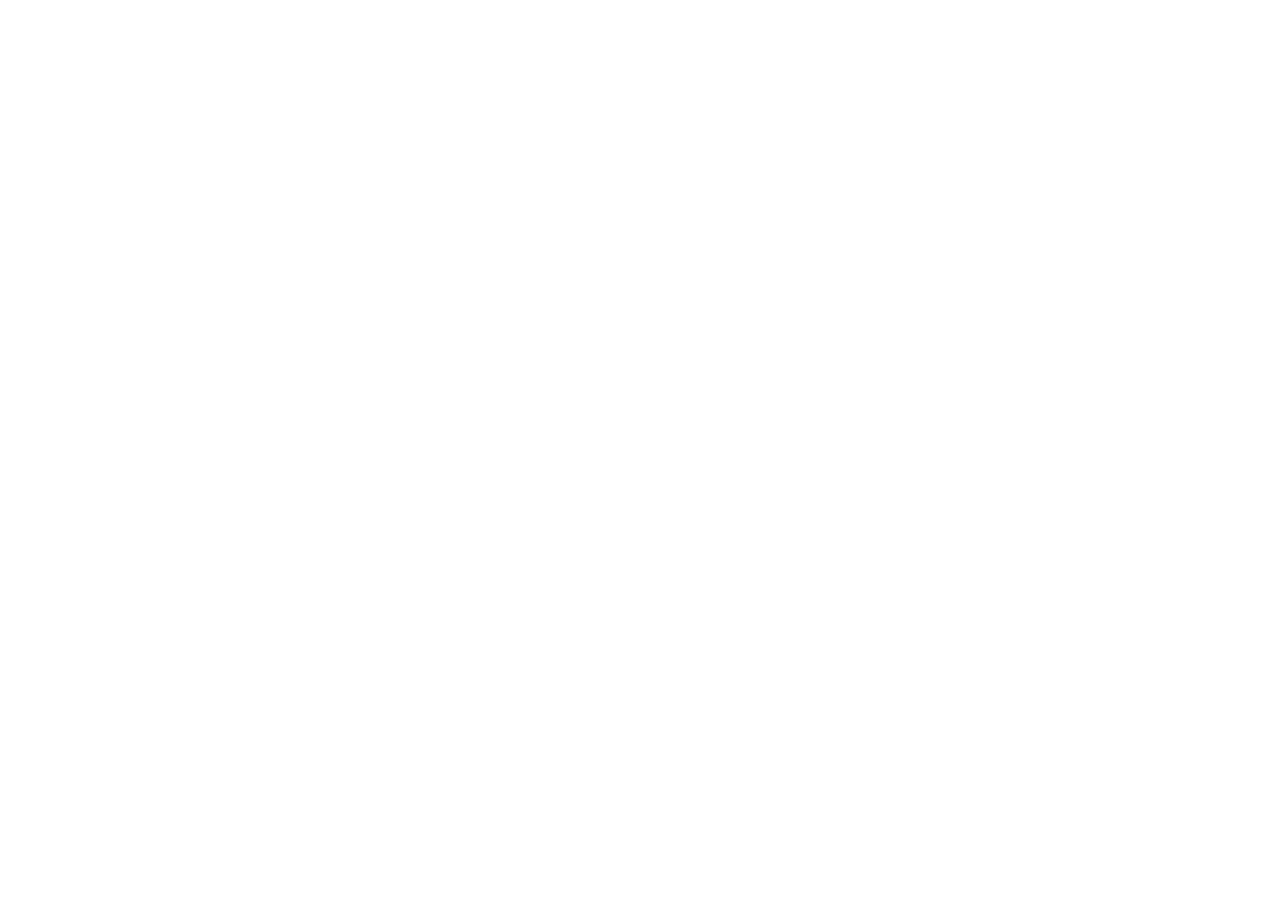
==== index.html @ 5a6eb64e "First Commit" ====
<!DOCTYPE html>
<html lang="en">
<head>
    <meta charset="UTF-8">
    <meta http-equiv="X-UA-Compatible" content="IE=edge">
    <meta name="viewport" content="width=device-width, initial-scale=1.0">
    <title>Porfolio Website</title>
</head>
<body>
    
</body>
</html>
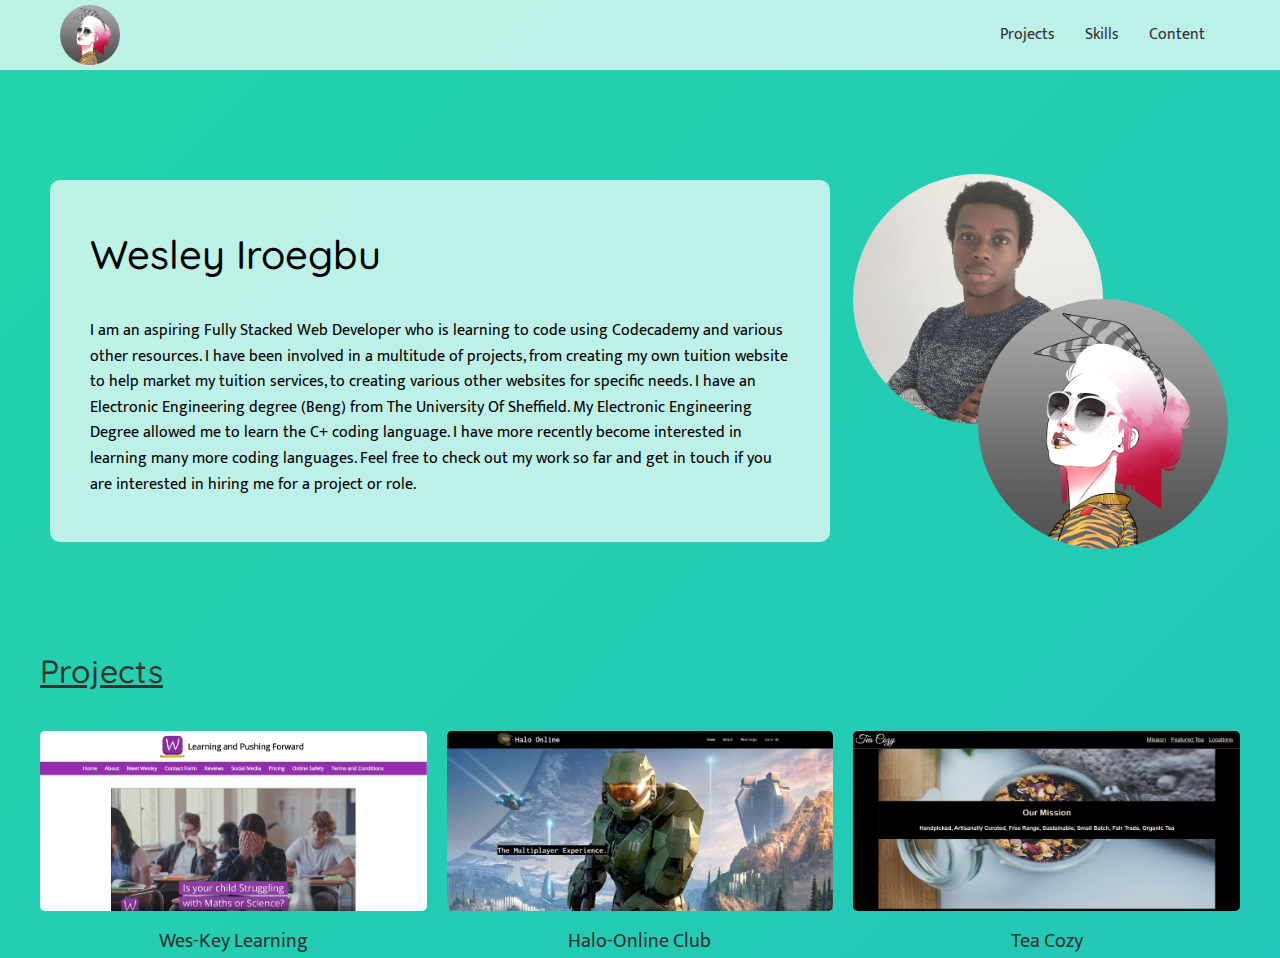
==== commit 13caacd0: "Completed Nav, my Info and Projects section" ====
--- a/index.html
+++ b/index.html
@@ -4,9 +4,73 @@
     <meta charset="UTF-8">
     <meta http-equiv="X-UA-Compatible" content="IE=edge">
     <meta name="viewport" content="width=device-width, initial-scale=1.0">
-    <title>Porfolio Website</title>
+    <link rel="stylesheet" href="css/style.css">
+    <link rel="stylesheet" href="css/utilities.css">
+    <title>Portfolio Website</title>
 </head>
 <body>
-    
+    <!-- Navbar -->
+    <header class="navbar" role="presentation">
+        <div class="container flex">
+            <img src="images/Alpha Girl Club 8497.png" alt="Alpha Girl 8497" class="alpha" width="80">
+
+            <nav>
+                <ul role="presentation">
+                    <li><a href="#">Projects</a></li>
+                    <li><a href="#">Skills</a></li>
+                    <li><a href="#">Content</a></li>
+                </ul>
+
+                <!-- Hamburger Icon -->
+                
+            </nav>
+        </div>
+    </header>
+
+    <!-- Information about Dev  -->
+    <section class="developer">
+        <div class="container grid">
+            <div class="dev-info card">
+                <h1>Wesley Iroegbu</h1>
+                <p>I am an aspiring Fully Stacked Web Developer who is learning to code using Codecademy and various other resources. I have been involved in a multitude of projects, from creating my own tuition website to help market my tuition services, to creating various other websites for specific needs. I have an Electronic Engineering degree (Beng) from The University Of Sheffield. My Electronic Engineering Degree allowed me to learn the C+ coding language. I have more recently become interested in learning many more coding languages. Feel free to check out my work so far and get in touch if you are interested in hiring me for a project or role.</p>
+            </div>
+            <div class="dev-img">
+                <div class="img">
+                    <img src="images/Wes-profile.jpg" alt="Picture of Developer Wes" width="100">
+                </div>
+                <div class="img">
+                    <img src="images/Alpha Girl Club 8497.png" alt="Alpha Girl 8497" width="100">
+                </div>
+            </div>
+        </div>
+    </section>
+
+    <!-- Projects -->
+    <section class="projects">
+        <h2 class="container">Projects</h2>
+        <div class="container grid center">
+            <div class="project">
+                <a href="#">
+                    <img src="images/Project 1 Wes-Key Learning.png" alt="Wes-Key Learning Project Screenshot">
+                    <span class="project-title">Wes-Key Learning</span>
+                </a>
+   
+            </div>
+            <div class="project">
+                <a href="#">
+                    <img src="images/Project 2 Halo-Online.png" alt="Halo Online Project Screenshot">
+                    <span class="project-title">Halo-Online Club</span>
+                </a>
+            </div>
+            <div class="project">
+                <a href="#">
+                    <img src="images/Project 3 Tea Cozy.png" alt="Tea Cozy Cafe Screenshot">
+                    <span class="project-title">Tea Cozy</span>
+                </a>
+            </div>
+        </div>
+    </section>
+
+
 </body>
 </html>--- a/css/style.css
+++ b/css/style.css
@@ -0,0 +1,183 @@
+/* Font Style (Add this later) */
+@import url('https://fonts.googleapis.com/css2?family=Mukta:wght@200;300;400;500;600&family=Quicksand:wght@300;400;500;600&display=swap');
+
+/* CSS Reset */
+* {
+    box-sizing: border-box;
+    padding: 0;
+    margin: 0;
+}
+
+/* Base Styles */
+body {
+    font-family: 'Mukta', sans-serif;
+    color: #333;
+    line-height: 1.6;
+    background: linear-gradient(-45deg, #ee7752, #e73c7e, #23a6d5, #23d5ab);
+    background-size: 1000% 1000%;
+    background-repeat: no-repeat;
+    animation: gradient 15s ease infinite;
+    height: 100vh;
+}
+
+@keyframes gradient {
+        0% {
+            background-position: 0% 50%;
+        }
+     
+        50% {
+            background-position: 100% 50%;
+        }
+     
+        100% {
+            background-position: 0% 50%;
+        }
+}
+
+
+ul {
+    list-style: none;
+}
+
+a {
+    text-decoration: none;
+    color: #333;
+}
+
+h1 {
+    font-size: 40px;
+    font-weight: 500;
+    font-family: 'Quicksand', sans-serif;
+}
+
+h2 {
+    font-size: 32px;
+    font-weight: 500;
+    text-decoration: underline;
+    font-family: 'Quicksand', sans-serif;
+}
+
+h1, h2 {
+    line-height: 1.2;
+    margin: 10px 0;
+}
+
+p {
+    margin: 5px 0;
+}
+
+img {
+    width: 100%;
+}
+
+/* --------- Nav Bar Styling --------- */
+.navbar {
+    height: 70px;
+    background-color: rgba(255, 255, 255, 0.7);
+}
+
+.navbar img {
+    width: 60px;
+    height: 60px;
+    border-radius: 50%;
+}
+
+.navbar ul {
+    display: flex;
+}
+
+.navbar li {
+    padding: 10px;
+    margin: 0 5px;
+}
+
+.navbar .flex {
+    justify-content: space-between;
+}
+
+.navbar .container {
+    padding: 0 60px;
+}
+
+.navbar a {
+    font-weight: 400;
+}
+
+.navbar a:hover {
+    border-bottom: 2px #000 solid;
+}
+
+/* ------ Information about Dev ------ */
+.developer .grid {
+    padding-top: 100px;
+    grid-template-areas: 
+        "info img";
+    grid-template-columns: 2fr 1fr;
+}
+
+.developer .dev-info {
+    grid-area: info;
+    align-self: start;
+    padding: 40px;
+}
+
+.developer .dev-info h1 {
+    padding-bottom: 30px;
+}
+
+.developer .dev-img {
+    grid-area: img;
+    justify-self: center;
+    display: grid;
+}
+
+.developer .img {
+    border-radius: 50%;
+    width: 250px;
+    height: 250px;
+    overflow: hidden;
+}
+
+.img:first-of-type {
+    grid-column: 1 / span 2;
+    grid-row: 1 / span 2;
+}
+
+.img:last-of-type {
+    grid-column: 2 / span 2;
+    grid-row: 2 / span 2;
+}
+
+/* ------ Projects ------ */
+.projects .grid {
+    grid-template-columns: repeat(3, 1fr);
+    gap: 20px;
+}
+
+.projects .container:first-child {
+    padding: 100px 40px 40px;
+}
+
+.projects img {
+    border-radius: 5px;
+    margin-bottom: 5px;
+    transition: transform .3s;
+}
+
+.projects img:hover {
+    filter: brightness(60%);
+    transform: scale(1.025);
+}
+
+.projects .project-title {
+    font-size: 20px;
+    font-weight: 400;
+}
+
+.projects a:hover {
+    text-decoration: underline;
+}
+
+
+
+
--- a/css/utilities.css
+++ b/css/utilities.css
@@ -0,0 +1,32 @@
+/* ------ Utility Classes ------ */
+.container {
+    max-width: 1500px;
+    margin: 0 auto;
+    padding: 0 40px;
+}
+
+.flex {
+    display: flex;
+    justify-content: center;
+    align-items: center;
+    height: 100%;
+}
+
+.grid {
+    display: grid;
+    justify-content: center;
+    align-items: center;
+    height: 100%;
+}
+
+.card {
+    background-color: rgba(255, 255, 255, 0.7);
+    border-radius: 10px;
+    padding: 20px;
+    margin: 10px;
+    color: #000;
+}
+
+.center {
+    text-align: center;
+}
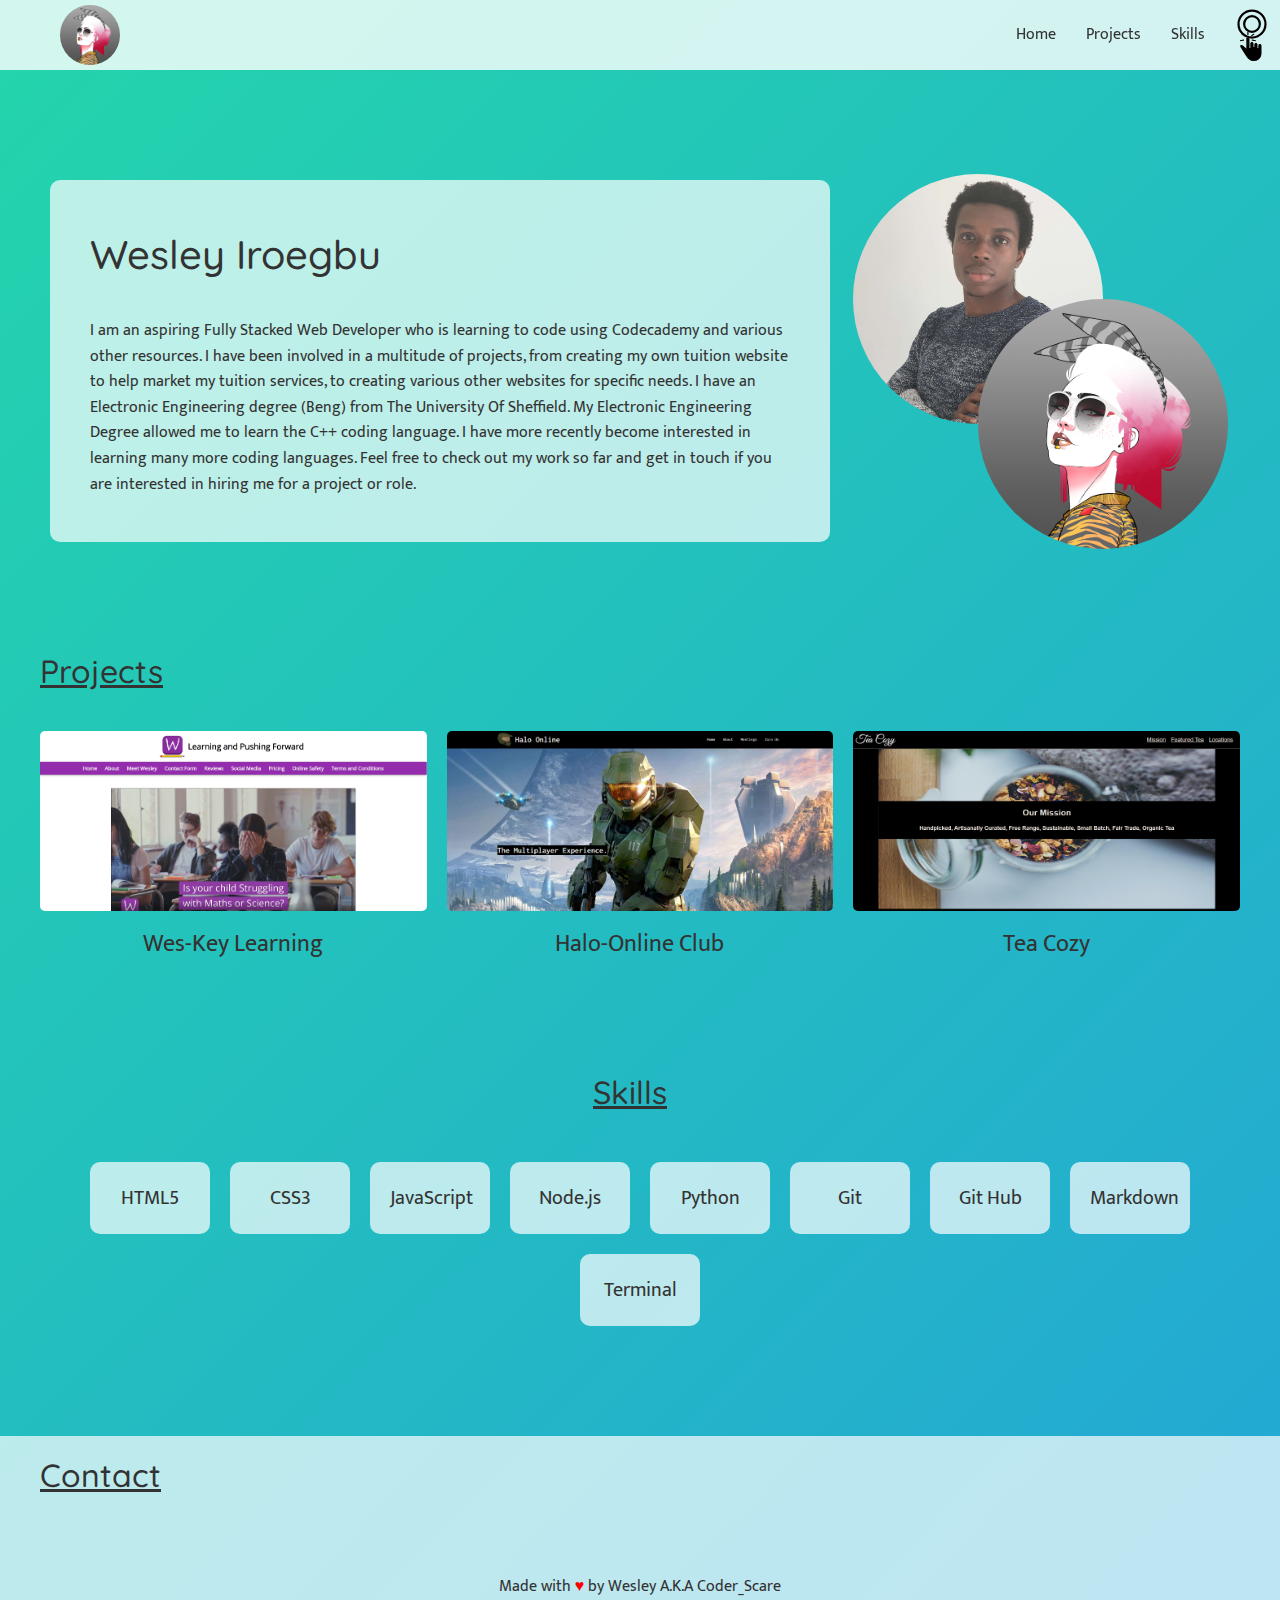
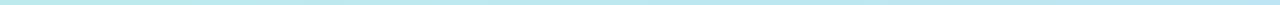
==== commit 1cde9771: "Added darkmode toggle button using javaScript" ====
--- a/index.html
+++ b/index.html
@@ -6,6 +6,7 @@
     <meta name="viewport" content="width=device-width, initial-scale=1.0">
     <link rel="stylesheet" href="css/style.css">
     <link rel="stylesheet" href="css/utilities.css">
+    <link rel="stylesheet" href="https://cdnjs.cloudflare.com/ajax/libs/font-awesome/6.1.1/css/all.min.css" integrity="sha512-KfkfwYDsLkIlwQp6LFnl8zNdLGxu9YAA1QvwINks4PhcElQSvqcyVLLD9aMhXd13uQjoXtEKNosOWaZqXgel0g==" crossorigin="anonymous" referrerpolicy="no-referrer" />
     <title>Portfolio Website</title>
 </head>
 <body>
@@ -16,23 +17,29 @@
 
             <nav>
                 <ul role="presentation">
-                    <li><a href="#">Projects</a></li>
-                    <li><a href="#">Skills</a></li>
-                    <li><a href="#">Content</a></li>
+                    <li><a href="index.html">Home</a></li>
+                    <li><a href="#projects">Projects</a></li>
+                    <li><a href="#skill">Skills</a></li>
                 </ul>
-
-                <!-- Hamburger Icon -->
                 
+                <button id="dark-mode-toggle" class="dark-mode-toggle" aria-label="toggle dark mode" title="toggle dark mode">
+                    <span class="dark-toggle"><?xml version="1.0" ?><svg viewBox="0 0 256 256" xmlns="http://www.w3.org/2000/svg"><rect fill="none" height="256" width="256"/><circle cx="128" cy="128" fill="none" r="96" stroke="#fff" stroke-linecap="round" stroke-linejoin="round" stroke-width="16"/><circle cx="128" cy="128" fill="none" r="56" stroke="#fff" stroke-linecap="round" stroke-linejoin="round" stroke-width="16"/></svg></span>
+                    <span class="light-toggle"><?xml version="1.0" ?><svg viewBox="0 0 256 256" xmlns="http://www.w3.org/2000/svg"><rect fill="none" height="256" width="256"/><circle cx="128" cy="128" fill="none" r="96" stroke="#000" stroke-linecap="round" stroke-linejoin="round" stroke-width="16"/><circle cx="128" cy="128" fill="none" r="56" stroke="#000" stroke-linecap="round" stroke-linejoin="round" stroke-width="16"/></svg></span>
+                    <span class="dark-click"><?xml version="1.0" ?><svg height="32px" version="1.1" viewBox="0 0 32 32" width="32px" xmlns="http://www.w3.org/2000/svg" xmlns:sketch="http://www.bohemiancoding.com/sketch/ns" xmlns:xlink="http://www.w3.org/1999/xlink"><title/><desc/><defs/><g fill="none" fill-rule="evenodd" id="Page-1" stroke="none" stroke-width="1"><g fill="#929292" id="icon-27-one-finger-click"><path d="M13.407436,1 L13.407436,5 L14.407436,5 L14.407436,1 L13.407436,1 L13.407436,1 Z M19.8099435,3.57686389 L16.7013597,6.09414546 L17.3306801,6.87129142 L20.4392639,4.35400985 L19.8099435,3.57686389 L19.8099435,3.57686389 Z M21.8148721,10.3124234 L17.9173918,9.41261918 L17.6924408,10.3869892 L21.589921,11.2867935 L21.8148721,10.3124234 L21.8148721,10.3124234 Z M6.22495105,11.2867935 L10.1224313,10.3869892 L9.89748026,9.41261918 L6,10.3124234 L6.22495105,11.2867935 L6.22495105,11.2867935 Z M7.37560816,4.35400985 L10.484192,6.87129142 L11.1135124,6.09414546 L8.00492855,3.57686389 L7.37560816,4.35400985 L7.37560816,4.35400985 Z M19.407436,13.4908981 C19.407436,12.6674978 18.7416388,12 17.907436,12 C17.0790089,12 16.407436,12.6762201 16.407436,13.4908981 L16.407436,15.4325233 L16.407436,18 L15.407436,18 L15.407436,15.5 L15.407436,8.50863659 C15.407436,7.67543961 14.7416388,7 13.907436,7 C13.0790089,7 12.407436,7.66642015 12.407436,8.50863659 L12.407436,18.7983451 C10.3490364,16.5979243 7.63906582,14.1791206 6.52846875,15.2957153 C5.44129897,16.3887562 8.24279803,19.4007216 12.1548115,25.9830936 C13.9174319,28.9488875 16.1477209,30.9995418 19.907436,31 C24.0495719,31 27.407436,27.6421358 27.407436,23.5 L27.407436,20.2468012 L27.407436,15.5063976 C27.407436,14.6744372 26.7416388,14 25.907436,14 C25.0790089,14 24.407436,14.6764628 24.407436,15.5063976 L24.407436,17.7497253 L24.407436,18 L23.407436,18 L23.407436,15.6781559 L23.407436,14.4912653 C23.407436,13.6676622 22.7416388,13 21.907436,13 C21.0790089,13 20.407436,13.6625444 20.407436,14.4912653 L20.407436,15.5082011 L20.407436,17 L19.407436,17 L19.407436,15.5082011 L19.407436,13.4908981 L19.407436,13.4908981 Z" id="one-finger-click"/></g></g></svg></span>
+                    <span class="light-click"><?xml version="1.0" ?><svg height="32px" version="1.1" viewBox="0 0 32 32" width="32px" xmlns="http://www.w3.org/2000/svg" xmlns:sketch="http://www.bohemiancoding.com/sketch/ns" xmlns:xlink="http://www.w3.org/1999/xlink"><title/><desc/><defs/><g fill="none" fill-rule="evenodd" id="Page-1" stroke="none" stroke-width="1"><g fill="#000" id="icon-27-one-finger-click"><path d="M13.407436,1 L13.407436,5 L14.407436,5 L14.407436,1 L13.407436,1 L13.407436,1 Z M19.8099435,3.57686389 L16.7013597,6.09414546 L17.3306801,6.87129142 L20.4392639,4.35400985 L19.8099435,3.57686389 L19.8099435,3.57686389 Z M21.8148721,10.3124234 L17.9173918,9.41261918 L17.6924408,10.3869892 L21.589921,11.2867935 L21.8148721,10.3124234 L21.8148721,10.3124234 Z M6.22495105,11.2867935 L10.1224313,10.3869892 L9.89748026,9.41261918 L6,10.3124234 L6.22495105,11.2867935 L6.22495105,11.2867935 Z M7.37560816,4.35400985 L10.484192,6.87129142 L11.1135124,6.09414546 L8.00492855,3.57686389 L7.37560816,4.35400985 L7.37560816,4.35400985 Z M19.407436,13.4908981 C19.407436,12.6674978 18.7416388,12 17.907436,12 C17.0790089,12 16.407436,12.6762201 16.407436,13.4908981 L16.407436,15.4325233 L16.407436,18 L15.407436,18 L15.407436,15.5 L15.407436,8.50863659 C15.407436,7.67543961 14.7416388,7 13.907436,7 C13.0790089,7 12.407436,7.66642015 12.407436,8.50863659 L12.407436,18.7983451 C10.3490364,16.5979243 7.63906582,14.1791206 6.52846875,15.2957153 C5.44129897,16.3887562 8.24279803,19.4007216 12.1548115,25.9830936 C13.9174319,28.9488875 16.1477209,30.9995418 19.907436,31 C24.0495719,31 27.407436,27.6421358 27.407436,23.5 L27.407436,20.2468012 L27.407436,15.5063976 C27.407436,14.6744372 26.7416388,14 25.907436,14 C25.0790089,14 24.407436,14.6764628 24.407436,15.5063976 L24.407436,17.7497253 L24.407436,18 L23.407436,18 L23.407436,15.6781559 L23.407436,14.4912653 C23.407436,13.6676622 22.7416388,13 21.907436,13 C21.0790089,13 20.407436,13.6625444 20.407436,14.4912653 L20.407436,15.5082011 L20.407436,17 L19.407436,17 L19.407436,15.5082011 L19.407436,13.4908981 L19.407436,13.4908981 Z" id="one-finger-click"/></g></g></svg></span>
+                </button>
             </nav>
         </div>
     </header>
 
-    <!-- Information about Dev  -->
+   <section class="content">
+  
+        <!-- Information about Dev  -->
     <section class="developer">
         <div class="container grid">
             <div class="dev-info card">
                 <h1>Wesley Iroegbu</h1>
-                <p>I am an aspiring Fully Stacked Web Developer who is learning to code using Codecademy and various other resources. I have been involved in a multitude of projects, from creating my own tuition website to help market my tuition services, to creating various other websites for specific needs. I have an Electronic Engineering degree (Beng) from The University Of Sheffield. My Electronic Engineering Degree allowed me to learn the C+ coding language. I have more recently become interested in learning many more coding languages. Feel free to check out my work so far and get in touch if you are interested in hiring me for a project or role.</p>
+                <p>I am an aspiring Fully Stacked Web Developer who is learning to code using Codecademy and various other resources. I have been involved in a multitude of projects, from creating my own tuition website to help market my tuition services, to creating various other websites for specific needs. I have an Electronic Engineering degree (Beng) from The University Of Sheffield. My Electronic Engineering Degree allowed me to learn the C++ coding language. I have more recently become interested in learning many more coding languages. Feel free to check out my work so far and get in touch if you are interested in hiring me for a project or role.</p>
             </div>
             <div class="dev-img">
                 <div class="img">
@@ -46,24 +53,24 @@
     </section>
 
     <!-- Projects -->
-    <section class="projects">
+    <section class="projects py4" id="projects">
         <h2 class="container">Projects</h2>
         <div class="container grid center">
             <div class="project">
-                <a href="#">
+                <a href="WKlearning project.html">
                     <img src="images/Project 1 Wes-Key Learning.png" alt="Wes-Key Learning Project Screenshot">
                     <span class="project-title">Wes-Key Learning</span>
                 </a>
    
             </div>
             <div class="project">
-                <a href="#">
+                <a href="Halo-online.html">
                     <img src="images/Project 2 Halo-Online.png" alt="Halo Online Project Screenshot">
                     <span class="project-title">Halo-Online Club</span>
                 </a>
             </div>
             <div class="project">
-                <a href="#">
+                <a href="Tea-Cozy.html">
                     <img src="images/Project 3 Tea Cozy.png" alt="Tea Cozy Cafe Screenshot">
                     <span class="project-title">Tea Cozy</span>
                 </a>
@@ -71,6 +78,66 @@
         </div>
     </section>
 
+    <!-- Skills -->
+    <section class="skills" id="skill">
+        <div class="container center flex">
+            <h2>Skills</h2>
+            <i class="fas fa-code"></i>
+        </div>
+        <div class="container flex">
+            <div class="card center">
+                <i class="fab fa-html5"></i>
+                <h4>HTML5</h4>
+            </div>
+            <div class="card center">
+                <i class="fab fa-css3-alt"></i>
+                <h4>CSS3</h4>
+            </div>
+            <div class="card center">
+                <i class="fab fa-js"></i>
+                <h4>JavaScript</h4>
+            </div>
+            <div class="card center">
+                <i class="fab fa-node-js"></i>
+                <h4>Node.js</h4>
+            </div>
+            <div class="card center">
+                <i class="fab fa-python"></i>
+                <h4>Python</h4>
+            </div>
+            <div class="card center">
+                <i class="fab fa-git"></i>
+                <h4>Git</h4>
+            </div>
+            <div class="card center">
+                <i class="fa-brands fa-github"></i>
+                <h4>Git Hub</h4>
+            </div>
+            <div class="card center">
+                <i class="fab fa-markdown"></i>
+                <h4>Markdown</h4>
+            </div>
+            <div class="card center">
+                <i class="fas fa-terminal"></i>
+                <h4>Terminal</h4>
+            </div>
+        </div>
+    </section>
+   </section> 
+    
 
+      <!-- Contact -->
+      <footer class="contact">
+        <h2 class="container">Contact</h2>
+        <div class="container flex">
+            <a href="#"><i class="fab fa-linkedin"></i></a>
+            <a href="#"><i class="fa-brands fa-github"></i></a>
+            <a href="#"><i class="fa-solid fa-envelope"></i></a>
+        </div>
+        <div class="center">
+            <span>Made with <span class="heart">&hearts;</span> by Wesley A.K.A Coder_Scare</span>
+        </div>
+    </footer>
+    <script src="scripts/darkmode.js"></script>
 </body>
 </html>--- a/css/style.css
+++ b/css/style.css
@@ -8,16 +8,65 @@
     margin: 0;
 }
 
+:root {
+    --background-first:#ee7752;
+    --background-second:#e73c7e;
+    --background-third:#23a6d5;
+    --background-fourth:#23d5ab;
+
+    --primary-text: #333;
+    --text-underline-color: #000;
+
+    --background-nav-color: rgba(255, 255, 255, 0.8);
+    --background-footer-color: rgba(255, 255, 255, 0.7);
+    --background-card-color: rgba(255, 255, 255, 0.7);
+
+    --linkedin: #0a66c2ff;
+    --github: #000;
+    --email: rgb(137, 128, 128);
+
+    --toggle-button-color: #333;
+    --toggle-hand-color: yellow;
+}
+
+.darkmode {
+    --background-first:#7f5103;
+    --background-second:#521f1f;
+    --background-third:#0d6730;
+    --background-fourth:#182869;
+
+    --primary-text: #fff;
+    --text-underline-color: #000;
+
+    --background-nav-color: rgba(0,0, 0, 0.8);
+    --background-footer-color: rgba(0, 0, 0, 0.8);
+    --background-card-color: rgba(0, 0, 0, 0.7);
+
+    --linkedin: rgb(39, 142, 245);
+    --github: rgb(181, 238, 12);
+    --email: #fff;
+
+    --toggle-button-color: #333;
+    --toggle-hand-color: yellow;
+}
+
 /* Base Styles */
+html {
+    min-height: 100%;
+}
+
 body {
     font-family: 'Mukta', sans-serif;
-    color: #333;
+    color: var(--primary-text);
     line-height: 1.6;
-    background: linear-gradient(-45deg, #ee7752, #e73c7e, #23a6d5, #23d5ab);
-    background-size: 1000% 1000%;
+    background: linear-gradient(-45deg, var(--background-first), var(--background-second), var(--background-third), var(--background-fourth));
+    background-size: 400% 400%;
     background-repeat: no-repeat;
+    background-attachment: fixed;
     animation: gradient 15s ease infinite;
     height: 100vh;
+    width: 100%;
+    position: relative;
 }
 
 @keyframes gradient {
@@ -29,7 +78,7 @@
             background-position: 100% 50%;
         }
      
-        100% {
+        10% {
             background-position: 0% 50%;
         }
 }
@@ -41,7 +90,7 @@
 
 a {
     text-decoration: none;
-    color: #333;
+    color: var(--primary-text);
 }
 
 h1 {
@@ -73,7 +122,10 @@
 /* --------- Nav Bar Styling --------- */
 .navbar {
     height: 70px;
-    background-color: rgba(255, 255, 255, 0.7);
+    background-color: var(--background-nav-color);
+    position: fixed;
+    width: 100%;
+    z-index: 100;
 }
 
 .navbar img {
@@ -104,7 +156,58 @@
 }
 
 .navbar a:hover {
-    border-bottom: 2px #000 solid;
+    border-bottom: 2px var(--text-underline-color) solid;
+}
+
+/* ---- Experimental Icons ---- */
+.dark-mode-toggle {
+    padding: 10px;
+    background-color: transparent;
+    border: none;
+    position: absolute;
+    top: 10px;
+    right: 0;
+}
+
+/* [class*="edark-"] {
+    display: block;
+}
+
+[class*="edark-"]:before {
+    content: '';
+    display: block;
+    width: 1em;
+    height: 1em;
+    background-repeat: no-repeat;
+    background-size: contain;
+    -webkit-background-size: contain;
+} */
+
+.dark-toggle, .light-toggle {
+    position: absolute;
+    right: 10px;
+    top: -4px;
+    cursor: pointer;
+    width: 36px;
+    z-index: 1;
+    padding-bottom: -30px;
+}
+
+.dark-click, .light-click {
+    position: absolute;
+    top: 20px;
+    right: 14px;
+    
+}
+
+.dark-toggle, .dark-click {
+    /* display: none; */
+}
+
+
+/* ---- Shift Page down to adjust for navbar ---- */
+.content {
+    padding-top: 70px;
 }
 
 /* ------ Information about Dev ------ */
@@ -155,7 +258,7 @@
 }
 
 .projects .container:first-child {
-    padding: 100px 40px 40px;
+    padding-bottom: 40px;
 }
 
 .projects img {
@@ -170,14 +273,212 @@
 }
 
 .projects .project-title {
+    font-size: 24px;
+    font-weight: 400;
+}
+
+.projects a:hover {
+    text-decoration: underline;
+}
+
+/* ------ Skills ------ */
+.skills {
+    padding-bottom: 100px;
+}
+
+.skills .container:first-child {
+    margin-bottom: 30px;
+}
+
+.skills .fa-code {
+    padding-top: 12px;
+    padding-left: 20px;
+    font-size: 26px;
+}
+
+.skills .flex:last-child {
+   flex-wrap: wrap; 
+}
+
+.skills .card {
+    width: 120px;
+    transition: transform 0.2s ease-in;
+    cursor: pointer;
+}
+
+.skills .card:hover {
+    transform: translateY(-15px);
+}
+
+.skills h4 {
     font-size: 20px;
     font-weight: 400;
 }
 
-.projects a:hover {
-    text-decoration: underline;
-}
-
-
-
-
+.skills i {
+    font-size: 40px;
+    padding-bottom: 10px;
+}
+
+/* ------ Contact ------ */
+
+.contact {
+    padding: 20px 0 5px;
+    background-color: var(--background-footer-color);
+}
+
+.contact .container:nth-child(2) {
+    padding: 40px 40px 40px;
+}
+
+.contact .flex {
+    justify-content: start;
+}
+
+.contact a {
+    padding: 0 50px 0 0;
+}
+
+.contact i { 
+    font-size: 30px;
+    transition: transform 0.2s;
+}
+
+.contact i:hover {
+   transform: scale(1.2);
+}
+
+.contact .fa-linkedin {
+    color: var(--linkedin);
+}
+
+.contact .fa-github {
+    color: var(--github);
+}
+
+.contact .fa-envelope {
+    color: var(--email);
+}
+
+.contact .heart {
+    color: red;
+}
+
+/* ------ Wes-Key Learning Project Page------ */
+.project-section .flex {
+    flex-direction: column;
+}
+
+.project-section h1 {
+    padding: 50px 0 20px;
+}
+
+.project-section h2 {
+    padding: 50px 0 10px;
+}
+
+.project-section .card {
+    font-size: 18px;
+    font-weight: 400;
+    width: 100%;
+    max-width: 1000px;
+    margin-top: 100px;
+}
+
+.project-section .card h2 {
+    padding: 0 0 20px 0; 
+}
+
+.project-section .card li {
+    padding: 10px 0;
+    list-style-type: circle;
+    list-style-position: inside;
+}
+
+.project-section img {
+    max-width: 1000px;
+}
+
+.project-section img {
+    max-width: 1000px;
+}
+
+.project-section h3 {
+    margin: 50px 0 10px;
+    font-size: 22px;
+}
+
+.project-section h4 {
+    font-size: 18px;
+}
+
+.project-section p {
+    font-size: 18px;
+}
+
+.project-section ol {
+    padding: 10px 20px;
+    font-size: 18px;
+}
+
+.project-section li {
+    padding: 5px 0;
+}
+
+@media(max-width: 1100px) {
+    .projects .grid {
+        grid-template-columns: 1fr;
+    }
+
+    .projects .project {
+        width: auto;
+        margin: 0 auto;
+    }
+
+    .projects .project-title {
+        display: block;
+    }
+
+    .projects img {
+        max-width: 700px;
+    }
+}
+
+/* Tablets & Under */
+@media(max-width: 900px) {
+
+    .developer .grid {
+        grid-template-areas: 
+            "info"
+            "img";
+        grid-template-columns: 1fr;
+        grid-template-rows: repeat(2, 1fr);
+        gap: 50px;
+    }
+  
+}
+
+/* Mobile */
+
+@media(max-width: 600px) {
+
+    .developer .dev-info {
+        margin: 0;
+    }
+
+    .developer .dev-img {
+        margin: 0;
+    }
+
+    .projects{
+        margin-top: -50px;
+    }
+}
+
+
+
+
+
+
+
+
--- a/css/utilities.css
+++ b/css/utilities.css
@@ -20,13 +20,50 @@
 }
 
 .card {
-    background-color: rgba(255, 255, 255, 0.7);
+    background-color: var(--background-card-color);
     border-radius: 10px;
     padding: 20px;
     margin: 10px;
-    color: #000;
+    color: var(--primary-text);
 }
 
 .center {
     text-align: center;
 }
+
+/* --- Padding --- */
+.py1 {
+    padding: 10px 0;
+}
+
+.py2 {
+    padding: 20px 0;
+}
+
+.py3 {
+    padding: 50px 0;
+}
+
+.py4 {
+    padding: 100px 0;
+}
+
+/* --- Margin --- */
+.my1 {
+    margin: 10px 0;
+}
+
+.my2 {
+    margin: 20px 0;
+}
+
+.my3 {
+    margin: 50px 0;
+}
+
+.my4 {
+    margin: 100px 0;
+}
+
+
+
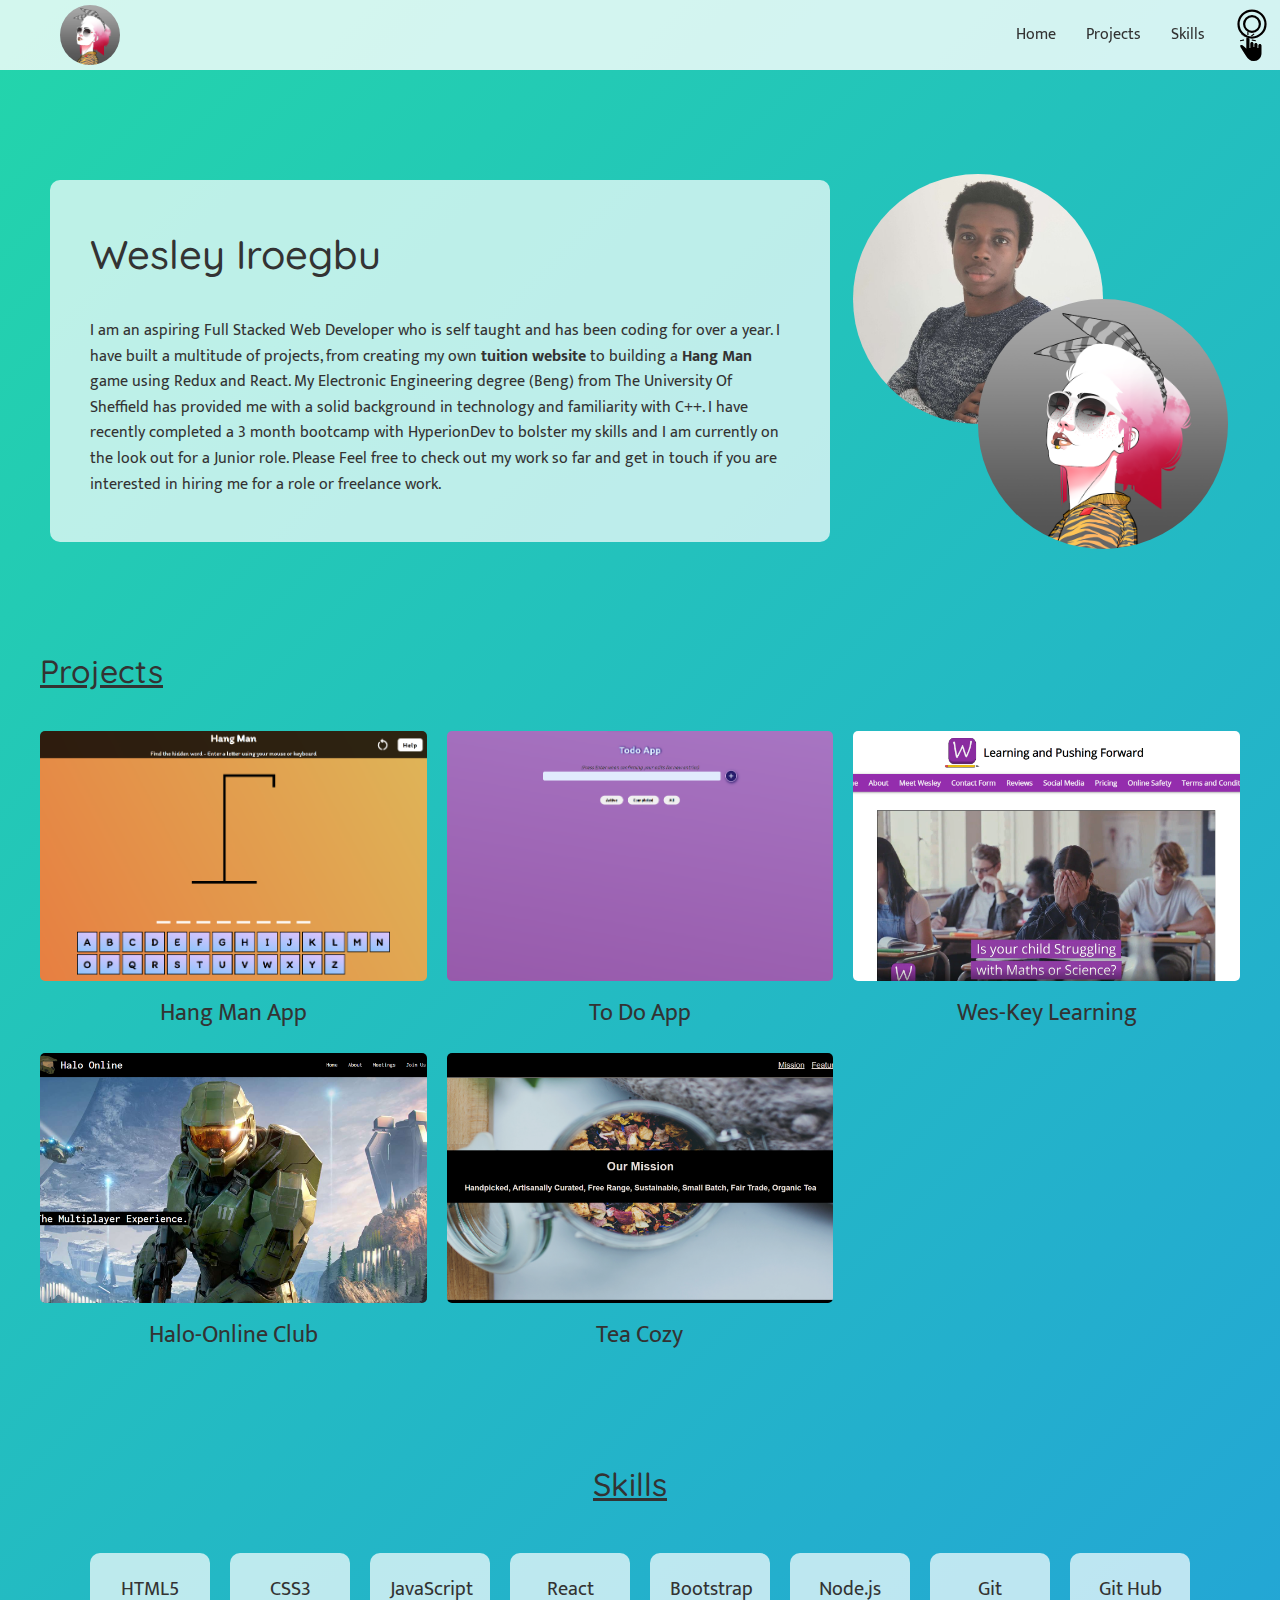
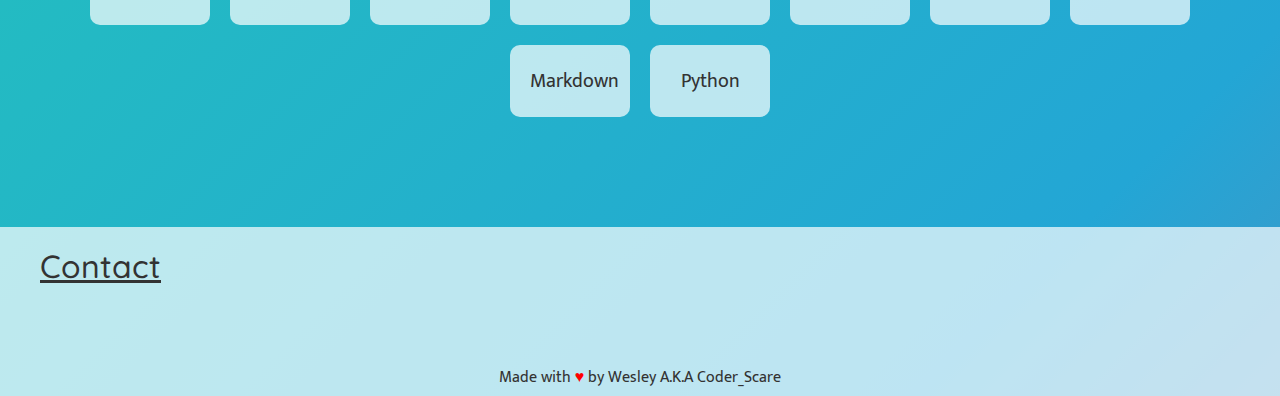
==== commit 5c508190: "Added to skills, projects and videos" ====
--- a/index.html
+++ b/index.html
@@ -39,7 +39,7 @@
         <div class="container grid">
             <div class="dev-info card">
                 <h1>Wesley Iroegbu</h1>
-                <p>I am an aspiring Fully Stacked Web Developer who is learning to code using Codecademy and various other resources. I have been involved in a multitude of projects, from creating my own tuition website to help market my tuition services, to creating various other websites for specific needs. I have an Electronic Engineering degree (Beng) from The University Of Sheffield. My Electronic Engineering Degree allowed me to learn the C++ coding language. I have more recently become interested in learning many more coding languages. Feel free to check out my work so far and get in touch if you are interested in hiring me for a project or role.</p>
+                <p>I am an aspiring Full Stacked Web Developer who is self taught and has been coding for over a year. I have built a multitude of projects, from creating my own <b>tuition website</b> to building a <b>Hang Man</b> game using Redux and React. My Electronic Engineering degree (Beng) from The University Of Sheffield has provided me with a solid background in technology and familiarity with C++. I have recently completed a 3 month bootcamp with HyperionDev to bolster my skills and I am currently on the look out for a Junior role. Please Feel free to check out my work so far and get in touch if you are interested in hiring me for a role or freelance work.</p>
             </div>
             <div class="dev-img">
                 <div class="img">
@@ -57,20 +57,31 @@
         <h2 class="container">Projects</h2>
         <div class="container grid center">
             <div class="project">
-                <a href="WKlearning project.html">
+                <a href="./pages/HangMan.html">
+                    <img src="images/Hangman Project.png" alt="Hang Man Project Screenshot">
+                    <span class="project-title">Hang Man App</span>
+                </a>
+            </div>
+            <div class="project">
+                <a href="./pages/ToDo.html">
+                    <img src="images/ToDoList Project.png" alt="To Do Project Screenshot">
+                    <span class="project-title">To Do App</span>
+                </a>
+            </div>
+            <div class="project">
+                <a href="./pages/WKlearning project.html">
                     <img src="images/Project 1 Wes-Key Learning.png" alt="Wes-Key Learning Project Screenshot">
                     <span class="project-title">Wes-Key Learning</span>
                 </a>
-   
             </div>
             <div class="project">
-                <a href="Halo-online.html">
+                <a href="./pages/Halo-online.html">
                     <img src="images/Project 2 Halo-Online.png" alt="Halo Online Project Screenshot">
                     <span class="project-title">Halo-Online Club</span>
                 </a>
             </div>
             <div class="project">
-                <a href="Tea-Cozy.html">
+                <a href="./pages/Tea-Cozy.html">
                     <img src="images/Project 3 Tea Cozy.png" alt="Tea Cozy Cafe Screenshot">
                     <span class="project-title">Tea Cozy</span>
                 </a>
@@ -98,12 +109,16 @@
                 <h4>JavaScript</h4>
             </div>
             <div class="card center">
+                <i class="fa-brands fa-react"></i>
+                <h4>React</h4>
+            </div>
+            <div class="card center">
+                <i class="fa-brands fa-bootstrap"></i>
+                <h4>Bootstrap</h4>
+            </div>
+            <div class="card center">
                 <i class="fab fa-node-js"></i>
                 <h4>Node.js</h4>
-            </div>
-            <div class="card center">
-                <i class="fab fa-python"></i>
-                <h4>Python</h4>
             </div>
             <div class="card center">
                 <i class="fab fa-git"></i>
@@ -118,8 +133,8 @@
                 <h4>Markdown</h4>
             </div>
             <div class="card center">
-                <i class="fas fa-terminal"></i>
-                <h4>Terminal</h4>
+                <i class="fab fa-python"></i>
+                <h4>Python</h4>
             </div>
         </div>
     </section>
@@ -130,9 +145,9 @@
       <footer class="contact">
         <h2 class="container">Contact</h2>
         <div class="container flex">
-            <a href="#"><i class="fab fa-linkedin"></i></a>
-            <a href="#"><i class="fa-brands fa-github"></i></a>
-            <a href="#"><i class="fa-solid fa-envelope"></i></a>
+            <a href="https://www.linkedin.com/in/wesley-iroegbu-59a9a7155/" target="_blank"><i class="fab fa-linkedin"></i></a>
+            <a href="https://github.com/Coder-Scare" target="_blank"><i class="fa-brands fa-github"></i></a>
+            <a href="mailto:wesleyir1@gmail.com" target="_blank"><i class="fa-solid fa-envelope"></i></a>
         </div>
         <div class="center">
             <span>Made with <span class="heart">&hearts;</span> by Wesley A.K.A Coder_Scare</span>
--- a/css/style.css
+++ b/css/style.css
@@ -36,7 +36,7 @@
     --background-fourth:#182869;
 
     --primary-text: #fff;
-    --text-underline-color: #000;
+    --text-underline-color: #fff;
 
     --background-nav-color: rgba(0,0, 0, 0.8);
     --background-footer-color: rgba(0, 0, 0, 0.8);
@@ -264,6 +264,11 @@
 .projects img {
     border-radius: 5px;
     margin-bottom: 5px;
+    width: 100%;
+    height: 250px;
+    object-fit: cover;
+    object-position: top;
+    aspect-ratio: 2/1;
     transition: transform .3s;
 }
 
@@ -364,7 +369,7 @@
     color: red;
 }
 
-/* ------ Wes-Key Learning Project Page------ */
+/* ------ Other Pages ------ */
 .project-section .flex {
     flex-direction: column;
 }
@@ -424,6 +429,17 @@
 .project-section li {
     padding: 5px 0;
 }
+
+.video-container {
+    max-width: 960px;
+}
+
+video {
+    width: 100%;
+    height: auto;
+}
+
+
 
 @media(max-width: 1100px) {
     .projects .grid {
--- a/css/utilities.css
+++ b/css/utilities.css
@@ -25,6 +25,25 @@
     padding: 20px;
     margin: 10px;
     color: var(--primary-text);
+}
+
+.btn {
+    display: inline-block;
+    padding: 10px 30px;
+    cursor: pointer;
+    border: none;
+    border-radius: 5px;
+    background-color: var(--background-card-color);
+    color: var(--primary-text);
+    transition: transform .2s;
+    font-weight: 600;
+    margin-top: 30px; 
+}
+
+.btn:hover {
+    transform: scale(1.025);
+    text-decoration: underline;
+
 }
 
 .center {
